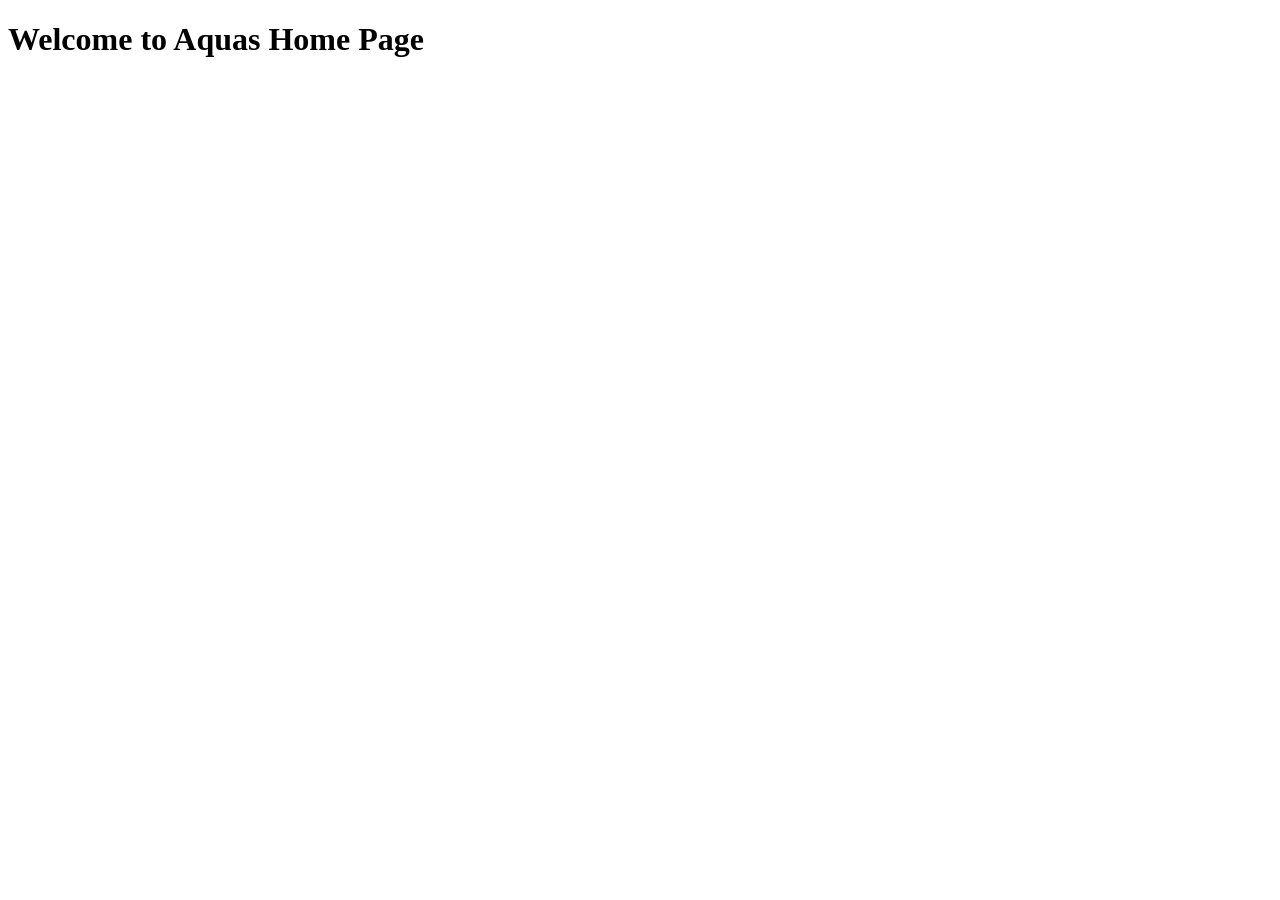
==== index.html @ 65f8a545 "added files" ====
<!DOCTYPE html>
<html lang="en">
<head>
    <meta charset="UTF-8">
    <meta name="viewport" content="width=device-width, initial-scale=1.0">
    <title>Aquas Home Page</title>
</head>
<body>
    <h1>Welcome to Aquas Home Page</h1>
    
</body>
</html>
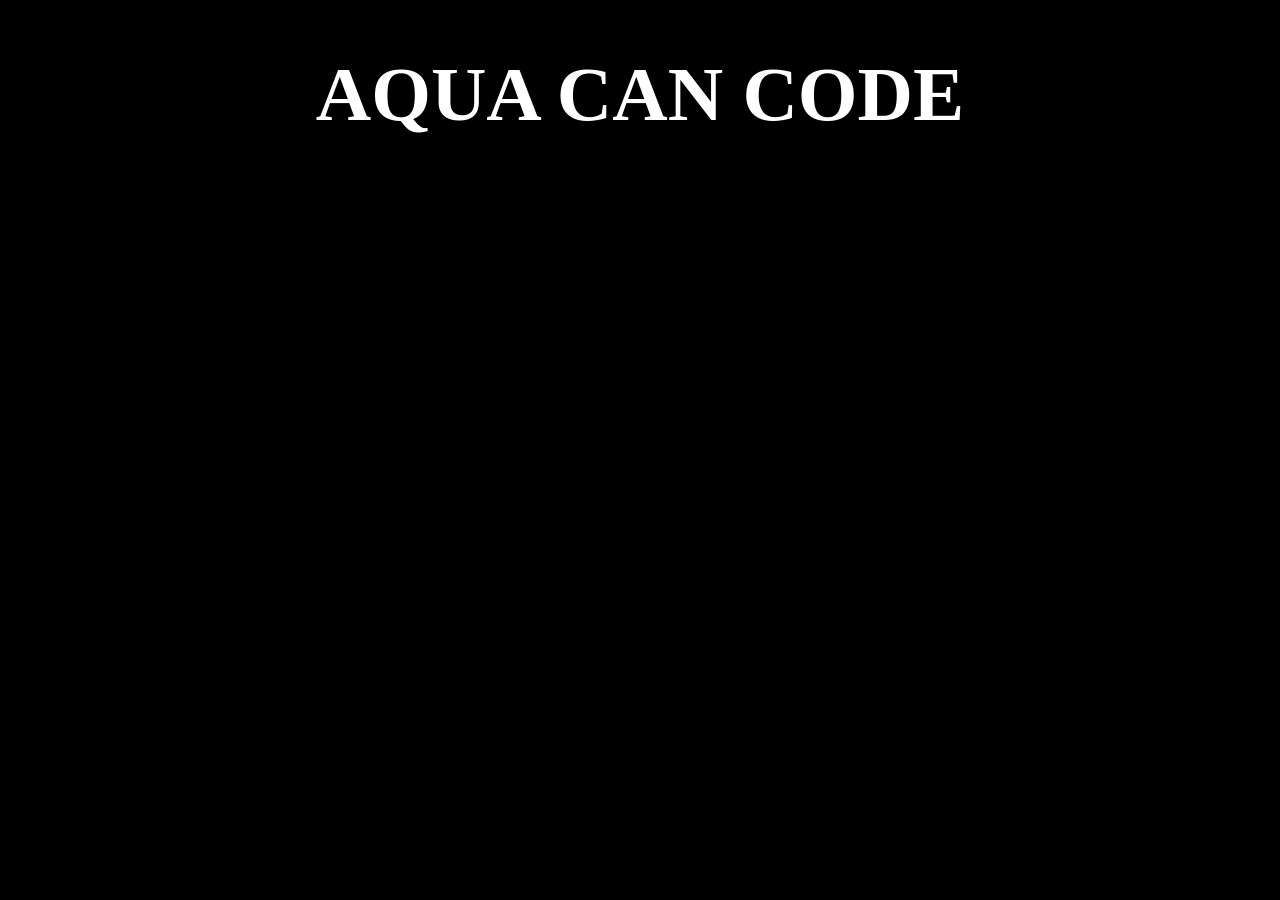
==== commit da8e9def: "added basic css" ====
--- a/index.html
+++ b/index.html
@@ -3,10 +3,11 @@
 <head>
     <meta charset="UTF-8">
     <meta name="viewport" content="width=device-width, initial-scale=1.0">
+    <link rel = "stylesheet" href = "style.css">
     <title>Aquas Home Page</title>
 </head>
 <body>
-    <h1>Welcome to Aquas Home Page</h1>
+    <h1>AQUA CAN CODE</h1>
     
 </body>
 </html>
--- a/style.css
+++ b/style.css
@@ -0,0 +1,9 @@
+body {
+    background-color: black;
+}
+
+h1  {
+    text-align: center;
+    color: white;
+    font-size: 6vw;
+}
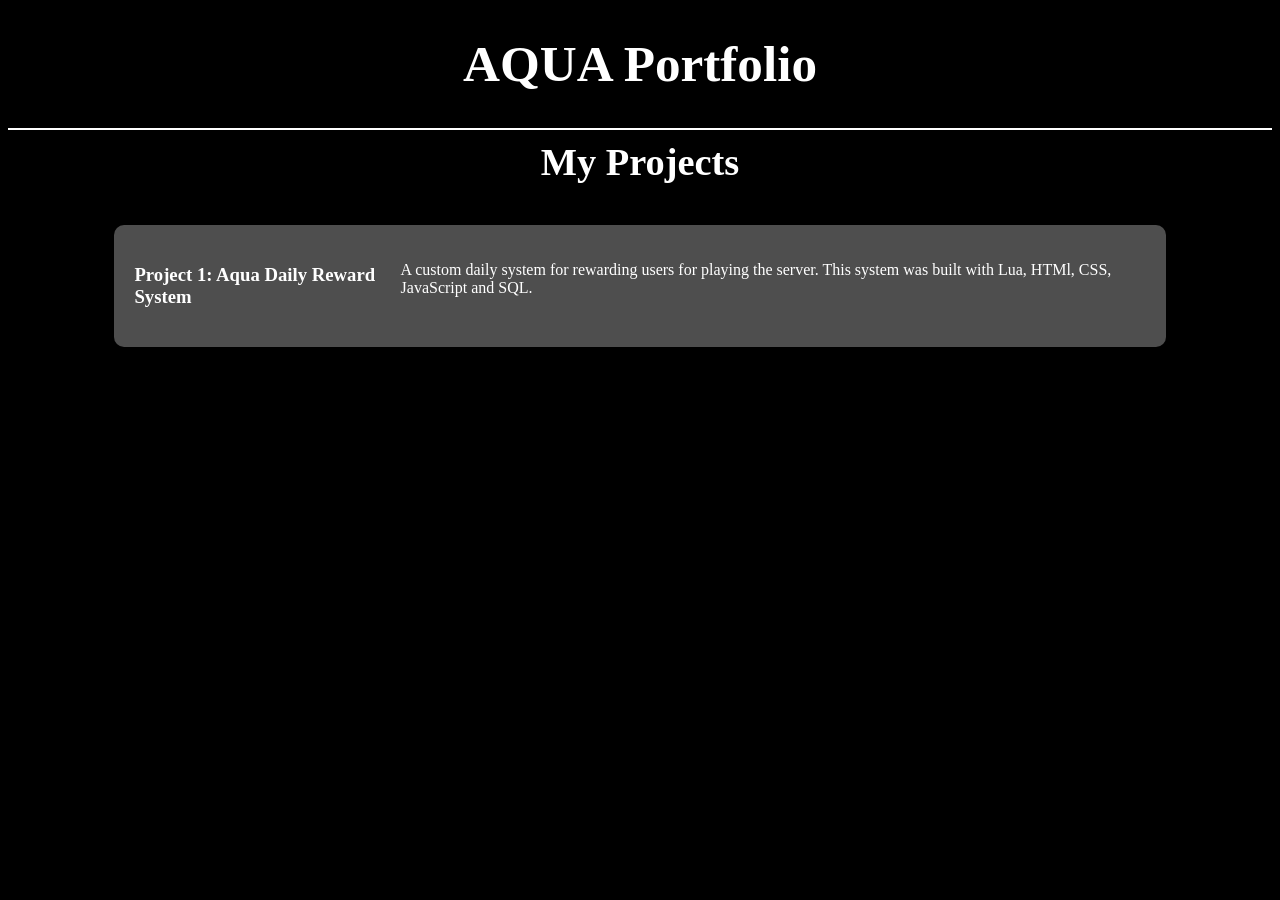
==== commit 9545a65c: "a" ====
--- a/index.html
+++ b/index.html
@@ -7,7 +7,13 @@
     <title>Aquas Home Page</title>
 </head>
 <body>
-    <h1>AQUA CAN CODE</h1>
-    
+    <h1>AQUA Portfolio</h1>
+    <h2>My Projects</h2>
+
+
+    <div class="container">
+        <div><h3>Project 1: Aqua Daily Reward System</h3></div>
+        <div></div><p> A custom daily system for rewarding users for playing the server. This system was built with Lua, HTMl, CSS, JavaScript and SQL. </p></div>
+    </div>
 </body>
 </html>
--- a/style.css
+++ b/style.css
@@ -5,5 +5,24 @@
 h1  {
     text-align: center;
     color: white;
-    font-size: 6vw;
+    font-size: 4vw;
+}
+
+h2 {
+    text-align: center;
+    color: white;
+    font-size: 3vw;
+    border-top: 2px solid white;
+    padding: 10px;
+}
+
+.container {
+    background-color: #4e4e4e;
+    color: white;
+    margin: 20px auto;
+    padding: 20px;
+    border-radius: 10px;
+    width: 80%;
+    Display: flex;
+    flex-direction: left;
 }
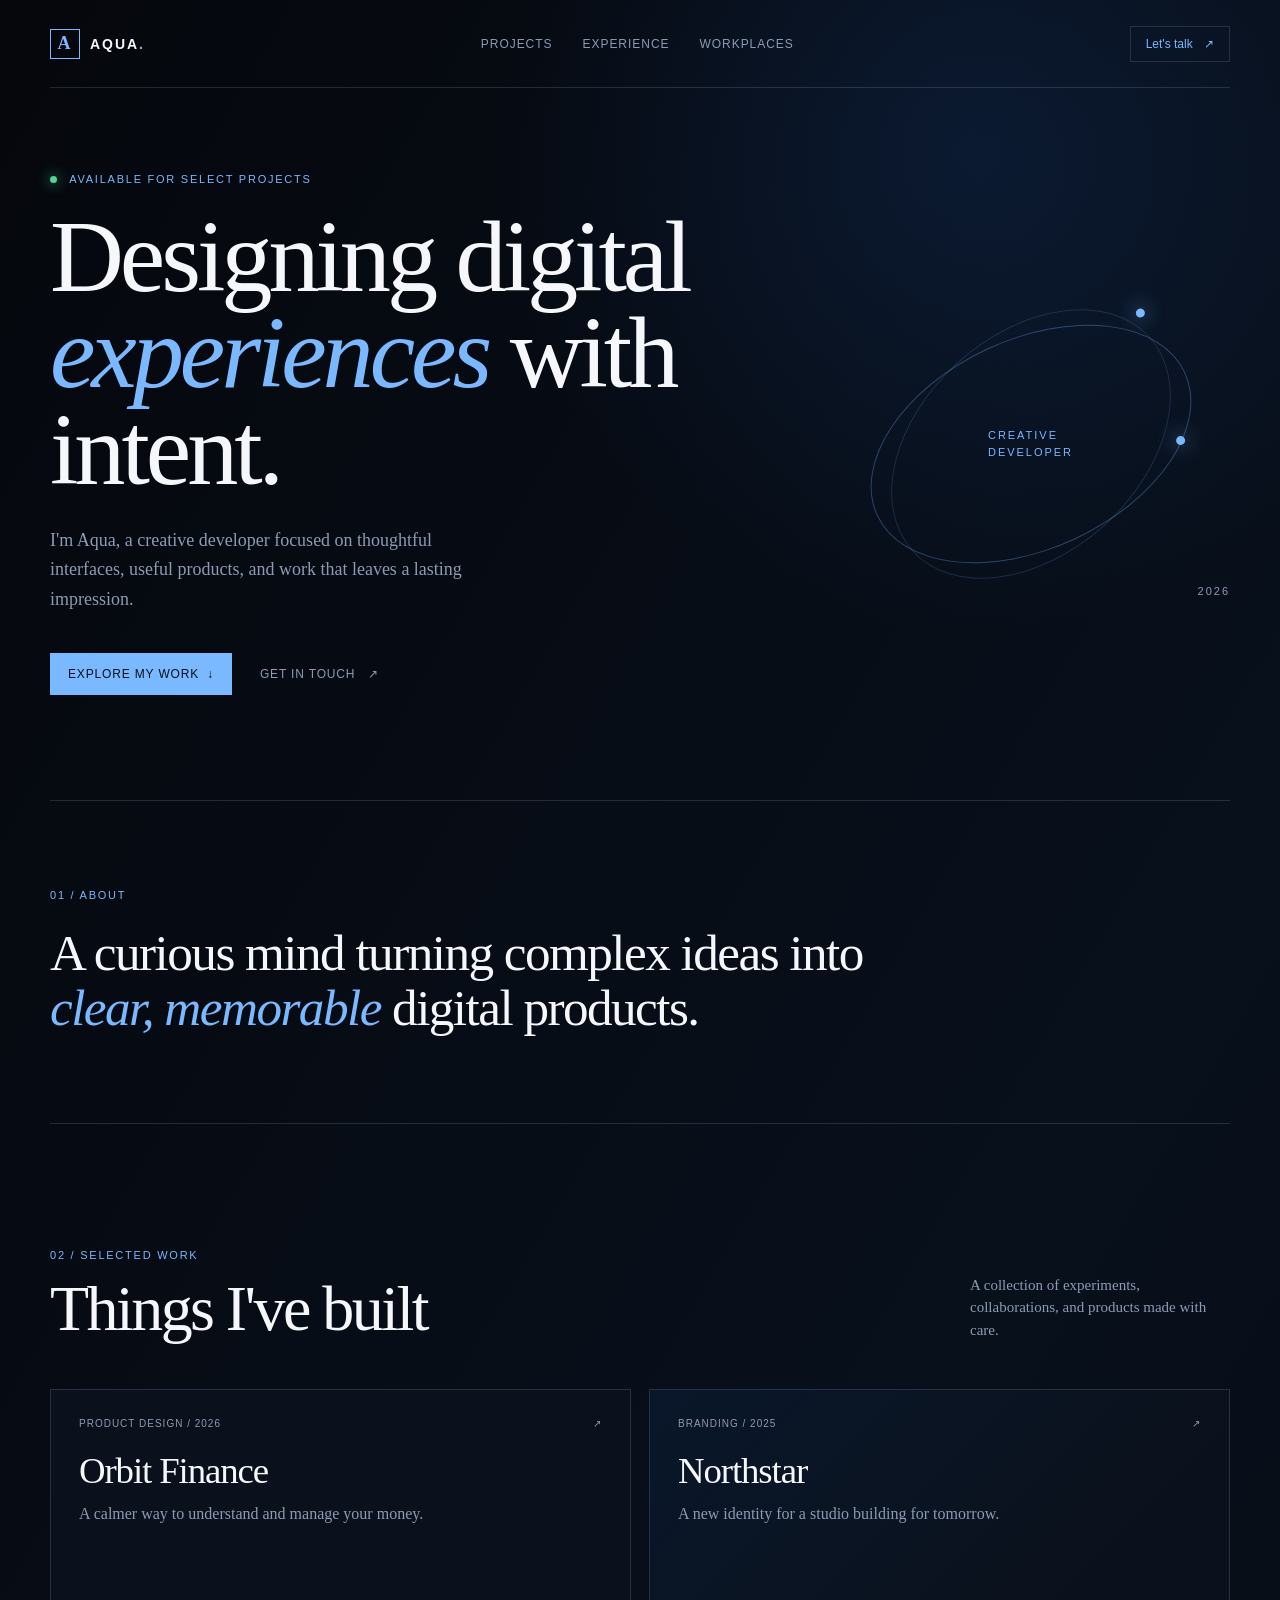
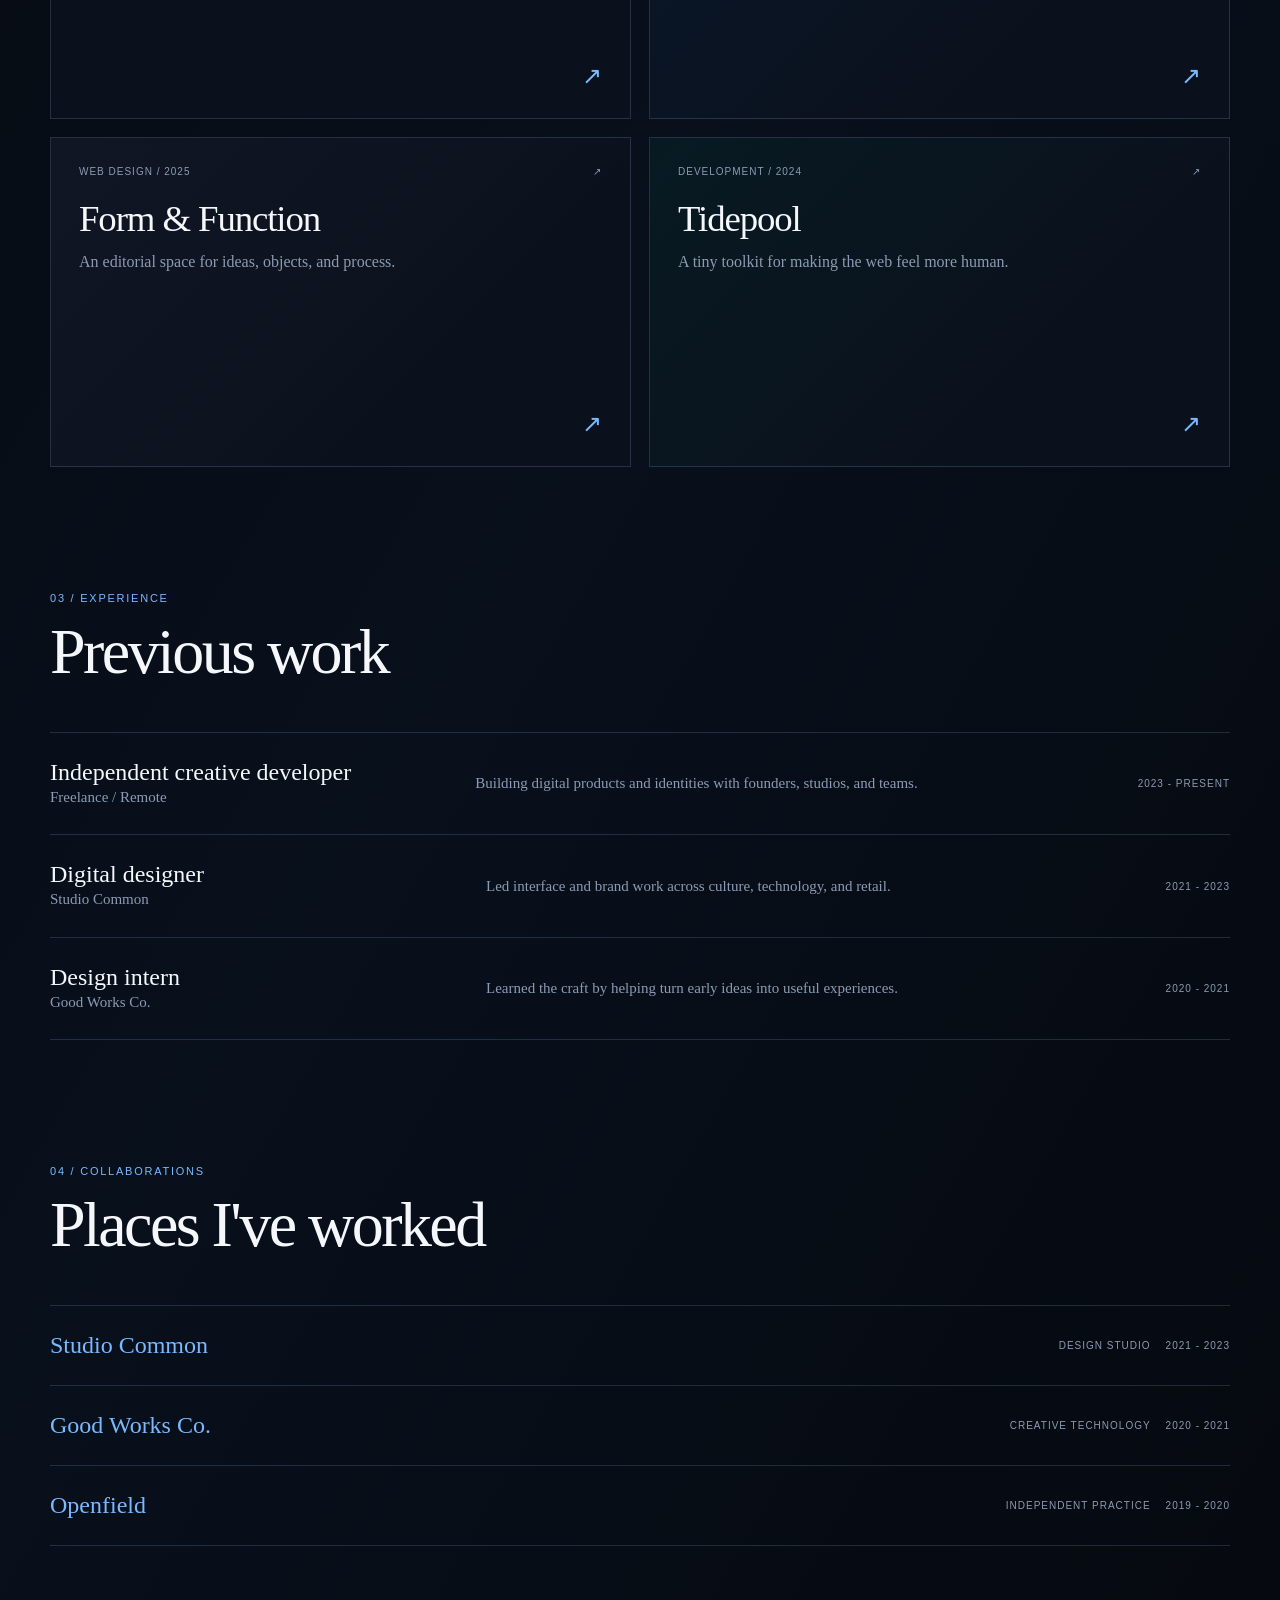
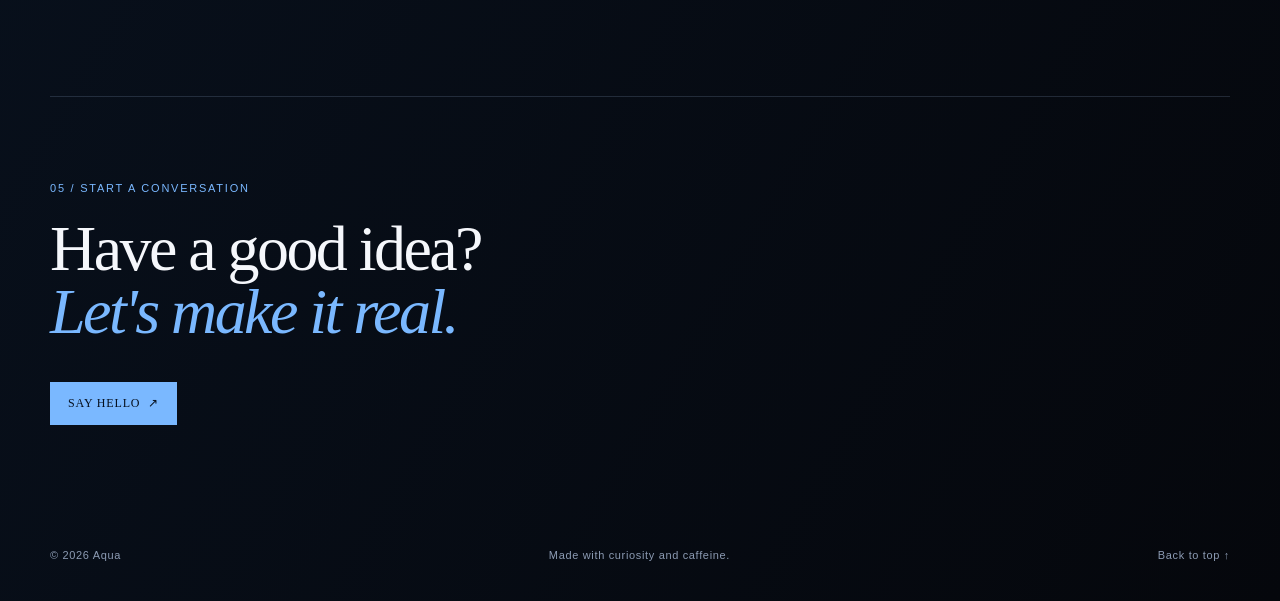
==== commit ef1d341d: "basic setup" ====
--- a/index.html
+++ b/index.html
@@ -3,17 +3,92 @@
 <head>
     <meta charset="UTF-8">
     <meta name="viewport" content="width=device-width, initial-scale=1.0">
-    <link rel = "stylesheet" href = "style.css">
-    <title>Aquas Home Page</title>
+    <meta name="description" content="Aqua's portfolio of projects, experience, and creative work.">
+    <link rel="stylesheet" href="style.css">
+    <title>Aqua | Portfolio</title>
 </head>
 <body>
-    <h1>AQUA Portfolio</h1>
-    <h2>My Projects</h2>
+    <header class="site-header">
+        <a class="brand" href="#top" aria-label="Aqua home">
+            <span class="brand-mark">A</span>
+            <span>AQUA<span class="brand-dot">.</span></span>
+        </a>
+        <nav class="site-nav" aria-label="Main navigation">
+            <a href="#projects">Projects</a>
+            <a href="#experience">Experience</a>
+            <a href="#workplaces">Workplaces</a>
+        </nav>
+        <a class="nav-contact" href="mailto:hello@example.com">Let's talk <span aria-hidden="true">↗</span></a>
+    </header>
 
+    <main id="top">
+        <section class="hero section-shell">
+            <div class="hero-copy">
+                <p class="eyebrow"><span class="status-dot"></span> Available for select projects</p>
+                <h1>Designing digital<br><em>experiences</em> with intent.</h1>
+                <p class="hero-text">I'm Aqua, a creative developer focused on thoughtful interfaces, useful products, and work that leaves a lasting impression.</p>
+                <div class="hero-actions">
+                    <a class="button button-primary" href="#projects">Explore my work <span aria-hidden="true">↓</span></a>
+                    <a class="text-link" href="mailto:hello@example.com">Get in touch <span aria-hidden="true">↗</span></a>
+                </div>
+            </div>
+            <div class="hero-signal" aria-label="Creative developer profile">
+                <div class="signal-ring signal-ring-large"></div>
+                <div class="signal-ring signal-ring-small"></div>
+                <span class="signal-label">CREATIVE<br>DEVELOPER</span>
+                <span class="signal-year">2026</span>
+            </div>
+        </section>
 
-    <div class="container">
-        <div><h3>Project 1: Aqua Daily Reward System</h3></div>
-        <div></div><p> A custom daily system for rewarding users for playing the server. This system was built with Lua, HTMl, CSS, JavaScript and SQL. </p></div>
-    </div>
+        <section class="section-shell intro-strip" aria-label="Introduction">
+            <p class="section-kicker">01 / About</p>
+            <p class="intro-statement">A curious mind turning complex ideas into <span>clear, memorable</span> digital products.</p>
+        </section>
+
+        <section class="section-shell content-section" id="projects">
+            <div class="section-heading">
+                <div>
+                    <p class="section-kicker">02 / Selected work</p>
+                    <h2>Things I've built</h2>
+                </div>
+                <p class="section-note">A collection of experiments, collaborations, and products made with care.</p>
+            </div>
+            <div class="card-grid" id="projects-grid"></div>
+        </section>
+
+        <section class="section-shell content-section" id="experience">
+            <div class="section-heading">
+                <div>
+                    <p class="section-kicker">03 / Experience</p>
+                    <h2>Previous work</h2>
+                </div>
+            </div>
+            <div class="experience-list" id="experience-list"></div>
+        </section>
+
+        <section class="section-shell content-section workplaces-section" id="workplaces">
+            <div class="section-heading">
+                <div>
+                    <p class="section-kicker">04 / Collaborations</p>
+                    <h2>Places I've worked</h2>
+                </div>
+            </div>
+            <div class="workplace-list" id="workplace-list"></div>
+        </section>
+
+        <section class="section-shell contact-section">
+            <p class="section-kicker">05 / Start a conversation</p>
+            <h2>Have a good idea?<br><em>Let's make it real.</em></h2>
+            <a class="button button-primary" href="mailto:hello@example.com">Say hello <span aria-hidden="true">↗</span></a>
+        </section>
+    </main>
+
+    <footer class="site-footer section-shell">
+        <span>© 2026 Aqua</span>
+        <span>Made with curiosity and caffeine.</span>
+        <div class="footer-links"><a href="#top">Back to top ↑</a></div>
+    </footer>
+
+    <script src="script.js"></script>
 </body>
 </html>
--- a/style.css
+++ b/style.css
@@ -1,28 +1,120 @@
-body {
-    background-color: black;
+:root {
+    --ink: #f5f7fb;
+    --muted: #8c9bb3;
+    --line: rgba(145, 170, 204, 0.2);
+    --night: #05070c;
+    --panel: #0b111c;
+    --blue: #7ab8ff;
+    --electric: #286eff;
+    --max-width: 1180px;
 }
 
-h1  {
-    text-align: center;
-    color: white;
-    font-size: 4vw;
+* { box-sizing: border-box; }
+
+html { scroll-behavior: smooth; }
+
+body {
+    margin: 0;
+    background: var(--night);
+    color: var(--ink);
+    font-family: Georgia, 'Times New Roman', serif;
+    background-image: radial-gradient(circle at 76% 4%, rgba(27, 74, 148, 0.22), transparent 30rem), linear-gradient(120deg, #05070c 0%, #08101c 50%, #05070c 100%);
 }
 
-h2 {
-    text-align: center;
-    color: white;
-    font-size: 3vw;
-    border-top: 2px solid white;
-    padding: 10px;
+a { color: inherit; text-decoration: none; }
+
+.section-shell { width: min(calc(100% - 48px), var(--max-width)); margin: 0 auto; }
+
+.site-header {
+    width: min(calc(100% - 48px), var(--max-width));
+    margin: 0 auto;
+    min-height: 88px;
+    display: flex;
+    align-items: center;
+    justify-content: space-between;
+    border-bottom: 1px solid var(--line);
+    font-family: 'Trebuchet MS', sans-serif;
 }
 
-.container {
-    background-color: #4e4e4e;
-    color: white;
-    margin: 20px auto;
-    padding: 20px;
-    border-radius: 10px;
-    width: 80%;
-    Display: flex;
-    flex-direction: left;
+.brand { display: flex; align-items: center; gap: 10px; font-size: 14px; font-weight: bold; letter-spacing: 0.14em; }
+.brand-mark { display: grid; place-items: center; width: 30px; height: 30px; border: 1px solid var(--blue); color: var(--blue); font-family: Georgia, serif; font-size: 18px; }
+.brand-dot { color: var(--blue); }
+.site-nav { display: flex; gap: 30px; color: var(--muted); font-size: 12px; letter-spacing: 0.08em; text-transform: uppercase; }
+.site-nav a, .footer-links a { transition: color 180ms ease; }
+.site-nav a:hover, .footer-links a:hover, .text-link:hover { color: var(--blue); }
+.nav-contact { padding: 10px 15px; border: 1px solid var(--line); font-size: 12px; color: var(--blue); }
+.nav-contact span, .button span, .text-link span { margin-left: 8px; }
+
+.hero { min-height: 660px; display: grid; grid-template-columns: 1.3fr 0.7fr; align-items: center; gap: 40px; position: relative; }
+.hero-copy { padding: 85px 0 105px; }
+.eyebrow, .section-kicker { margin: 0 0 24px; color: var(--blue); font: 11px 'Trebuchet MS', sans-serif; letter-spacing: 0.16em; text-transform: uppercase; }
+.status-dot { display: inline-block; width: 7px; height: 7px; margin-right: 8px; border-radius: 50%; background: #50d49a; box-shadow: 0 0 14px #50d49a; }
+h1, h2, p { margin-top: 0; }
+h1 { max-width: 760px; margin-bottom: 28px; font-size: clamp(3.4rem, 8vw, 7.5rem); font-weight: normal; line-height: 0.94; letter-spacing: -0.04em; }
+h1 em, h2 em { color: var(--blue); font-style: italic; }
+.hero-text { max-width: 430px; color: var(--muted); font-size: 18px; line-height: 1.65; }
+.hero-actions { display: flex; align-items: center; gap: 28px; margin-top: 38px; font-family: 'Trebuchet MS', sans-serif; }
+.button { display: inline-flex; align-items: center; padding: 14px 18px; font-size: 12px; letter-spacing: 0.07em; text-transform: uppercase; transition: transform 180ms ease, background 180ms ease; }
+.button:hover { transform: translateY(-3px); }
+.button-primary { background: var(--blue); color: #06101e; }
+.button-primary:hover { background: #a7d2ff; }
+.text-link { color: var(--muted); font-size: 12px; text-transform: uppercase; letter-spacing: 0.07em; }
+.hero-signal { position: relative; min-height: 390px; display: grid; place-items: center; color: var(--blue); font: 11px 'Trebuchet MS', sans-serif; letter-spacing: 0.18em; }
+.signal-ring { position: absolute; border: 1px solid rgba(122, 184, 255, 0.32); border-radius: 50%; transform: rotate(-25deg); }
+.signal-ring::after { content: ''; position: absolute; width: 9px; height: 9px; top: 13%; right: 3%; border-radius: 50%; background: var(--blue); box-shadow: 0 0 20px var(--blue); }
+.signal-ring-large { width: 340px; height: 210px; }
+.signal-ring-small { width: 220px; height: 320px; transform: rotate(48deg); border-color: rgba(122, 184, 255, 0.17); }
+.signal-label { position: relative; line-height: 1.5; }
+.signal-year { position: absolute; right: 0; bottom: 42px; color: var(--muted); }
+
+.intro-strip { padding: 88px 0; border-top: 1px solid var(--line); border-bottom: 1px solid var(--line); }
+.intro-statement { max-width: 880px; margin: 0; font-size: clamp(2rem, 4vw, 4rem); line-height: 1.08; letter-spacing: -0.03em; }
+.intro-statement span { color: var(--blue); font-style: italic; }
+.content-section { padding: 125px 0 0; }
+.section-heading { display: flex; justify-content: space-between; align-items: end; gap: 30px; margin-bottom: 48px; }
+.section-heading .section-kicker { margin-bottom: 17px; }
+h2 { margin-bottom: 0; font-size: clamp(2.4rem, 5vw, 4.6rem); font-weight: normal; line-height: 0.98; letter-spacing: -0.04em; }
+.section-note { max-width: 260px; margin: 0; color: var(--muted); font-size: 15px; line-height: 1.5; }
+.card-grid { display: grid; grid-template-columns: repeat(2, 1fr); gap: 18px; }
+.project-card { min-height: 330px; padding: 28px; display: flex; flex-direction: column; justify-content: space-between; background: var(--panel); border: 1px solid var(--line); transition: border-color 180ms ease, transform 180ms ease; }
+.project-card:hover { border-color: rgba(122, 184, 255, 0.7); transform: translateY(-5px); }
+.project-card:nth-child(2) { background: linear-gradient(135deg, #09172a, #0b111c 70%); }
+.project-card:nth-child(3) { background: linear-gradient(135deg, #111625, #0b111c 70%); }
+.project-card:nth-child(4) { background: linear-gradient(135deg, #071a22, #0b111c 70%); }
+.project-meta, .experience-meta, .workplace-meta { display: flex; justify-content: space-between; gap: 15px; color: var(--muted); font: 10px 'Trebuchet MS', sans-serif; letter-spacing: 0.1em; text-transform: uppercase; }
+.project-card h3 { max-width: 360px; margin: 20px 0 10px; font-size: 2.3rem; font-weight: normal; letter-spacing: -0.03em; }
+.project-card p { max-width: 360px; margin-bottom: 0; color: var(--muted); line-height: 1.5; }
+.card-arrow { align-self: end; color: var(--blue); font: 24px 'Trebuchet MS', sans-serif; }
+.experience-list, .workplace-list { border-top: 1px solid var(--line); }
+.experience-row, .workplace-row { display: grid; grid-template-columns: 1fr 1.6fr auto; gap: 30px; align-items: center; padding: 26px 0; border-bottom: 1px solid var(--line); }
+.experience-row h3, .workplace-row h3 { margin: 0; font-size: 24px; font-weight: normal; }
+.experience-row p { margin: 0; color: var(--muted); font-size: 15px; line-height: 1.5; }
+.experience-meta, .workplace-meta { justify-content: flex-end; white-space: nowrap; }
+.workplace-row { grid-template-columns: 1fr auto; }
+.workplace-row h3 { color: var(--blue); }
+.workplace-row .workplace-meta { color: var(--muted); }
+.contact-section { margin-top: 150px; padding: 85px 0 100px; border-top: 1px solid var(--line); }
+.contact-section h2 { margin-bottom: 38px; }
+.site-footer { display: flex; justify-content: space-between; gap: 20px; padding: 24px 0 40px; color: var(--muted); font: 11px 'Trebuchet MS', sans-serif; letter-spacing: 0.06em; }
+
+@media (max-width: 700px) {
+    .section-shell, .site-header { width: min(calc(100% - 32px), var(--max-width)); }
+    .site-header { min-height: 74px; }
+    .site-nav { display: none; }
+    .nav-contact { padding: 8px 10px; }
+    .hero { min-height: auto; display: block; }
+    .hero-copy { padding: 82px 0 35px; }
+    .hero-signal { min-height: 240px; margin-bottom: 50px; }
+    .signal-ring-large { width: 250px; height: 155px; }
+    .signal-ring-small { width: 170px; height: 235px; }
+    .intro-strip { padding: 65px 0; }
+    .content-section { padding-top: 88px; }
+    .section-heading { display: block; margin-bottom: 30px; }
+    .section-note { margin-top: 20px; }
+    .card-grid { grid-template-columns: 1fr; }
+    .project-card { min-height: 290px; }
+    .experience-row, .workplace-row { grid-template-columns: 1fr; gap: 12px; }
+    .experience-meta, .workplace-meta { justify-content: flex-start; }
+    .contact-section { margin-top: 95px; padding: 65px 0 75px; }
+    .site-footer { flex-wrap: wrap; }
 }
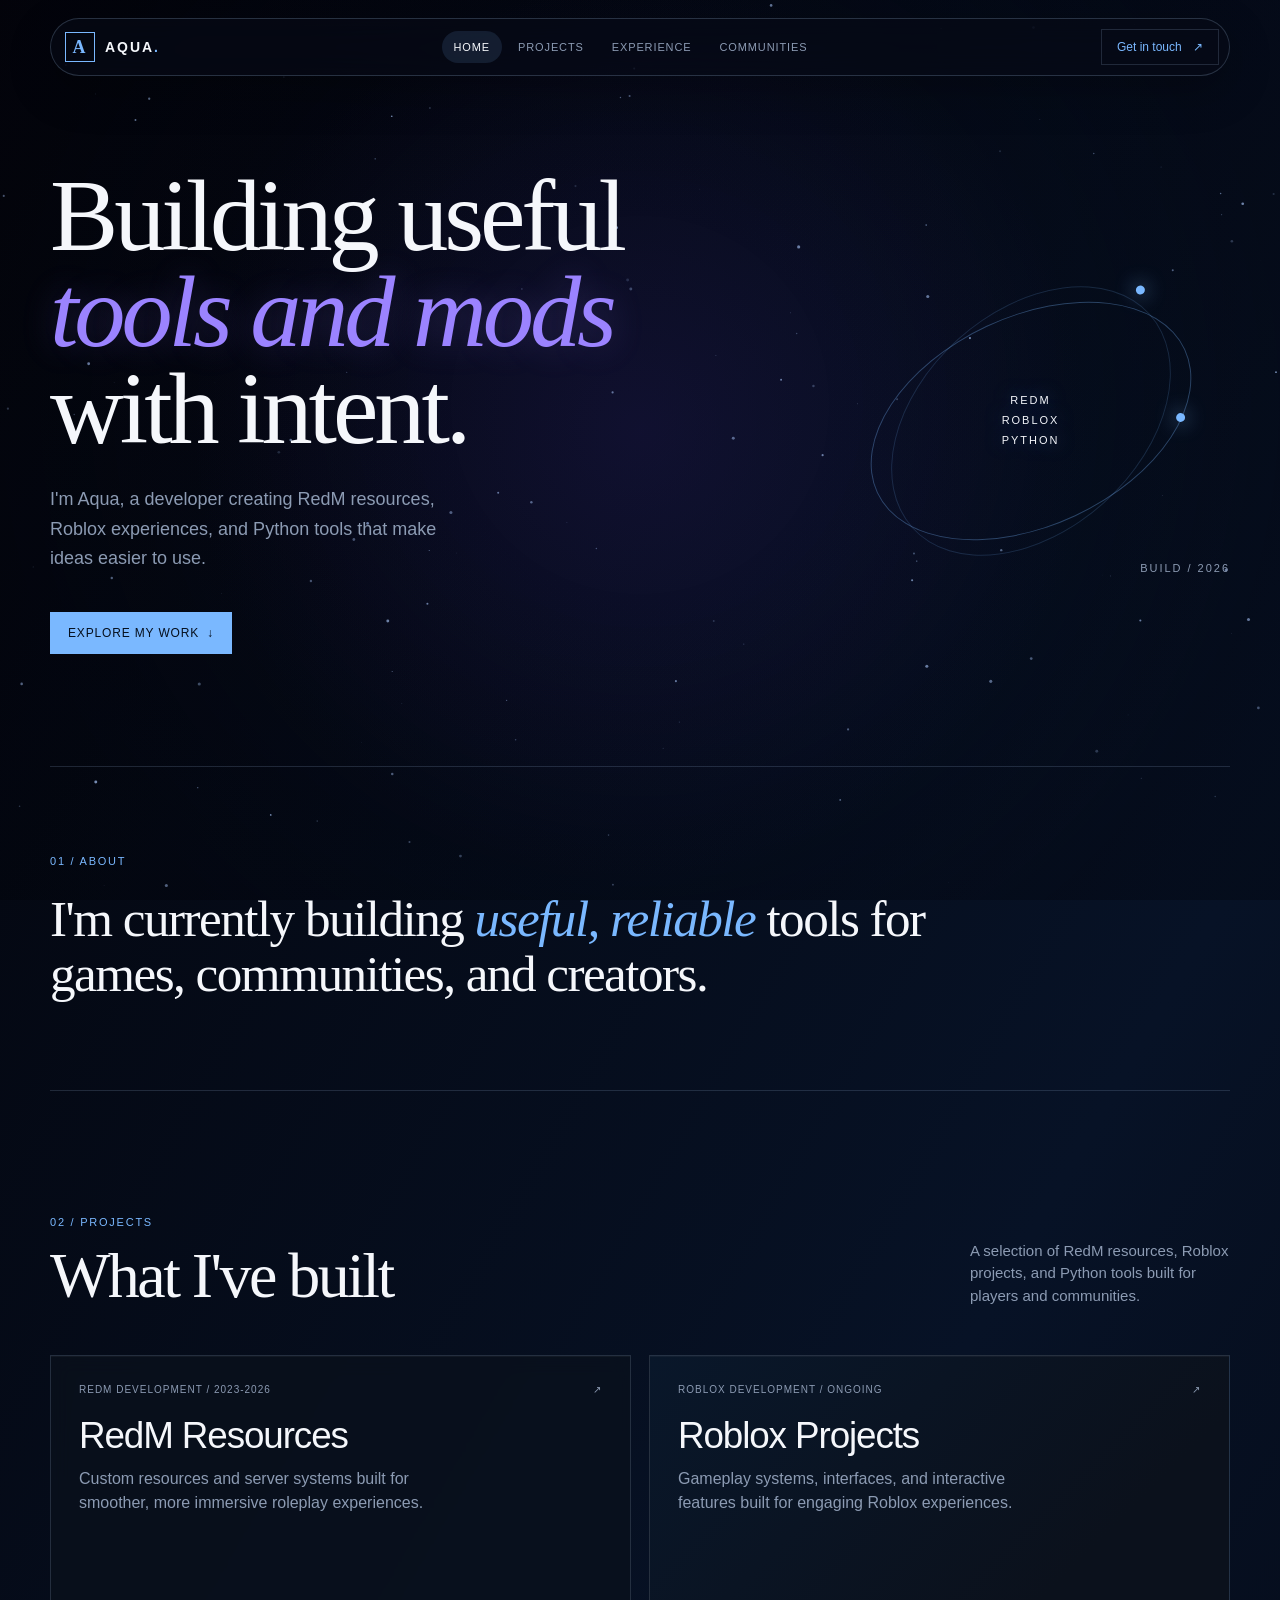
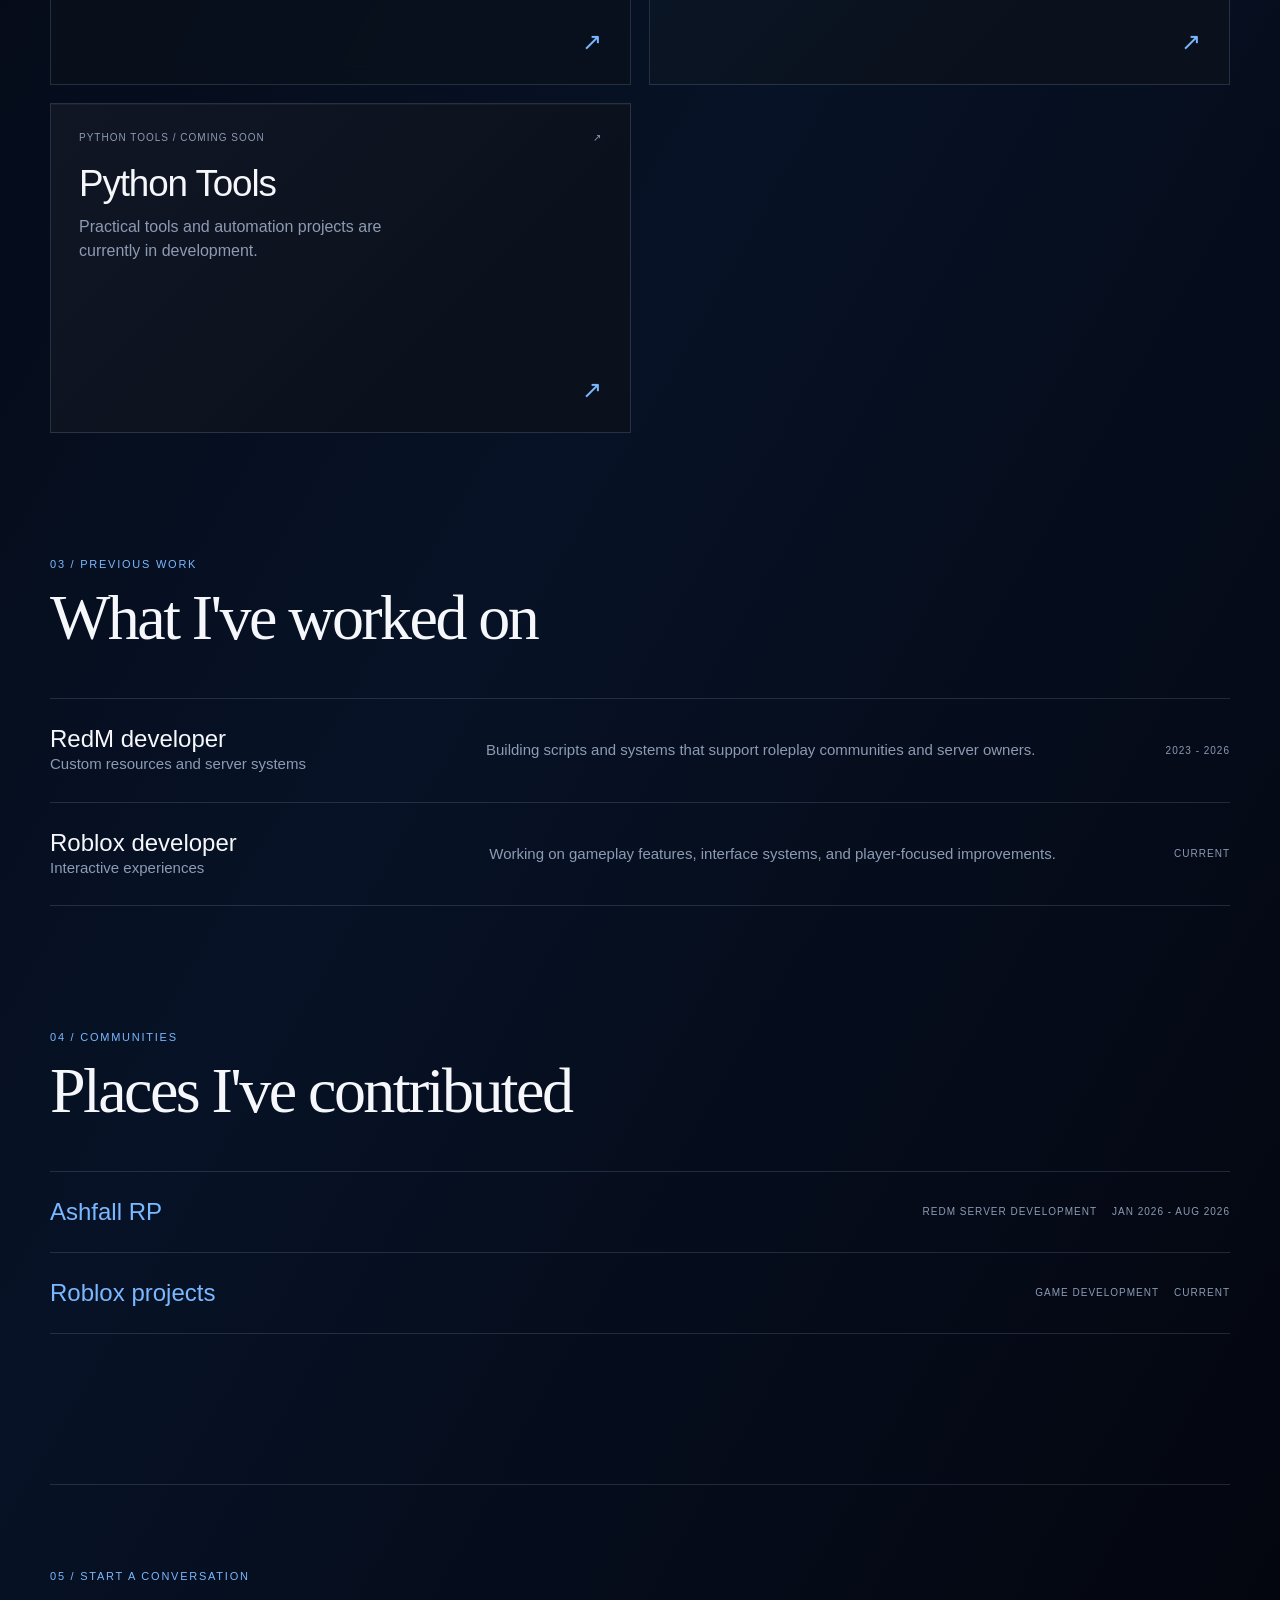
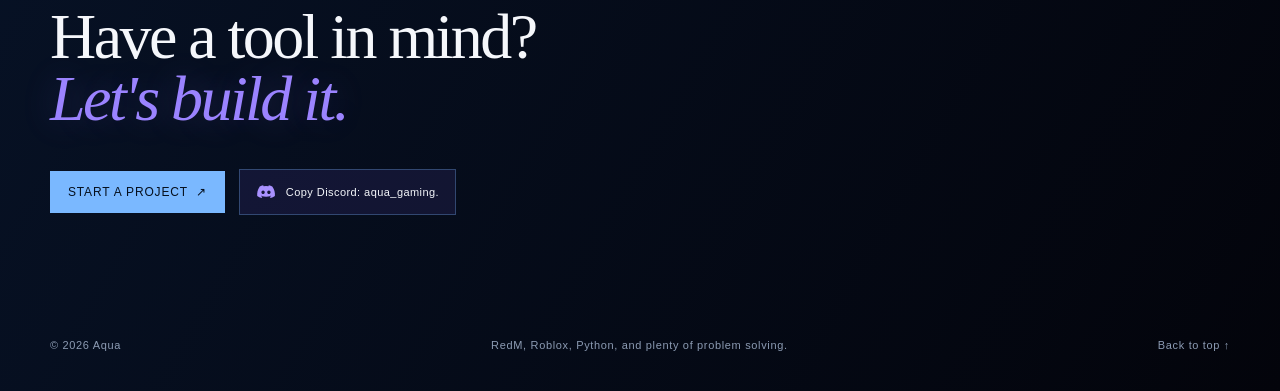
==== commit 6424654f: "added onto it" ====
--- a/index.html
+++ b/index.html
@@ -3,55 +3,57 @@
 <head>
     <meta charset="UTF-8">
     <meta name="viewport" content="width=device-width, initial-scale=1.0">
-    <meta name="description" content="Aqua's portfolio of projects, experience, and creative work.">
+    <meta name="description" content="Aqua's portfolio of RedM resources, Roblox projects, and Python tools.">
     <link rel="stylesheet" href="style.css">
     <title>Aqua | Portfolio</title>
 </head>
 <body>
+    <div class="space-background" aria-hidden="true"><canvas id="space-canvas"></canvas></div>
     <header class="site-header">
         <a class="brand" href="#top" aria-label="Aqua home">
             <span class="brand-mark">A</span>
             <span>AQUA<span class="brand-dot">.</span></span>
         </a>
         <nav class="site-nav" aria-label="Main navigation">
-            <a href="#projects">Projects</a>
-            <a href="#experience">Experience</a>
-            <a href="#workplaces">Workplaces</a>
+            <a class="nav-link active" href="#top">Home</a>
+            <a class="nav-link" href="#projects">Projects</a>
+            <a class="nav-link" href="#experience">Experience</a>
+            <a class="nav-link" href="#workplaces">Communities</a>
         </nav>
-        <a class="nav-contact" href="mailto:hello@example.com">Let's talk <span aria-hidden="true">↗</span></a>
+        <a class="nav-contact" href="mailto:hello@example.com">Get in touch <span aria-hidden="true">↗</span></a>
     </header>
 
     <main id="top">
         <section class="hero section-shell">
             <div class="hero-copy">
-                <p class="eyebrow"><span class="status-dot"></span> Available for select projects</p>
-                <h1>Designing digital<br><em>experiences</em> with intent.</h1>
-                <p class="hero-text">I'm Aqua, a creative developer focused on thoughtful interfaces, useful products, and work that leaves a lasting impression.</p>
+                <!-- <p class="eyebrow"><span class="status-dot"></span> Available for select projects</p> -->
+                <h1>Building useful<br><em>tools and mods</em> with intent.</h1>
+                <p class="hero-text">I'm Aqua, a developer creating RedM resources, Roblox experiences, and Python tools that make ideas easier to use.</p>
                 <div class="hero-actions">
                     <a class="button button-primary" href="#projects">Explore my work <span aria-hidden="true">↓</span></a>
-                    <a class="text-link" href="mailto:hello@example.com">Get in touch <span aria-hidden="true">↗</span></a>
+                    <!-- <a class="text-link" href="mailto:hello@example.com">Get in touch <span aria-hidden="true">↗</span></a> -->
                 </div>
             </div>
-            <div class="hero-signal" aria-label="Creative developer profile">
+            <div class="hero-signal" aria-label="Aqua developer profile">
                 <div class="signal-ring signal-ring-large"></div>
                 <div class="signal-ring signal-ring-small"></div>
-                <span class="signal-label">CREATIVE<br>DEVELOPER</span>
-                <span class="signal-year">2026</span>
+                <span class="signal-label">REDM<br>ROBLOX<br>PYTHON</span>
+                <span class="signal-year">BUILD / 2026</span>
             </div>
         </section>
 
         <section class="section-shell intro-strip" aria-label="Introduction">
             <p class="section-kicker">01 / About</p>
-            <p class="intro-statement">A curious mind turning complex ideas into <span>clear, memorable</span> digital products.</p>
+            <p class="intro-statement">I'm currently building <span>useful, reliable</span> tools for games, communities, and creators.</p>
         </section>
 
         <section class="section-shell content-section" id="projects">
             <div class="section-heading">
                 <div>
-                    <p class="section-kicker">02 / Selected work</p>
-                    <h2>Things I've built</h2>
+                    <p class="section-kicker">02 / Projects</p>
+                    <h2>What I've built</h2>
                 </div>
-                <p class="section-note">A collection of experiments, collaborations, and products made with care.</p>
+                <p class="section-note">A selection of RedM resources, Roblox projects, and Python tools built for players and communities.</p>
             </div>
             <div class="card-grid" id="projects-grid"></div>
         </section>
@@ -59,8 +61,8 @@
         <section class="section-shell content-section" id="experience">
             <div class="section-heading">
                 <div>
-                    <p class="section-kicker">03 / Experience</p>
-                    <h2>Previous work</h2>
+                    <p class="section-kicker">03 / Previous work</p>
+                    <h2>What I've worked on</h2>
                 </div>
             </div>
             <div class="experience-list" id="experience-list"></div>
@@ -69,23 +71,29 @@
         <section class="section-shell content-section workplaces-section" id="workplaces">
             <div class="section-heading">
                 <div>
-                    <p class="section-kicker">04 / Collaborations</p>
-                    <h2>Places I've worked</h2>
+                    <p class="section-kicker">04 / Communities</p>
+                    <h2>Places I've contributed</h2>
                 </div>
             </div>
             <div class="workplace-list" id="workplace-list"></div>
         </section>
 
-        <section class="section-shell contact-section">
+        <section class="section-shell contact-section" id="contact">
             <p class="section-kicker">05 / Start a conversation</p>
-            <h2>Have a good idea?<br><em>Let's make it real.</em></h2>
-            <a class="button button-primary" href="mailto:hello@example.com">Say hello <span aria-hidden="true">↗</span></a>
+            <h2>Have a tool in mind?<br><em>Let's build it.</em></h2>
+            <div class="contact-actions">
+                <a class="button button-primary" href="mailto:hello@example.com">Start a project <span aria-hidden="true">↗</span></a>
+                <button class="discord-button" id="copy-discord" type="button" title="Copy Discord username" aria-label="Copy Discord username">
+                    <svg class="discord-icon" viewBox="0 0 24 24" aria-hidden="true"><path d="M19.54 5.32A16.8 16.8 0 0 0 15.4 4l-.5 1.02a15.4 15.4 0 0 0-5.8 0L8.6 4a16.8 16.8 0 0 0-4.14 1.32C1.84 9.2 1.13 13 1.48 16.75a16.7 16.7 0 0 0 5.1 2.58l1.24-1.68c-.68-.25-1.33-.56-1.93-.93l.47-.36c3.72 1.74 7.76 1.74 11.44 0l.48.36c-.6.37-1.25.68-1.94.93l1.24 1.68a16.7 16.7 0 0 0 5.1-2.58c.41-4.35-.7-8.1-3.14-11.43ZM8.5 14.52c-1.1 0-2-.98-2-2.19s.88-2.2 2-2.2 2 .98 2 2.2-.9 2.19-2 2.19Zm7 0c-1.1 0-2-.98-2-2.19s.88-2.2 2-2.2 2 .98 2 2.2-.9 2.19-2 2.19Z"/></svg>
+                    <span id="discord-label">Copy Discord: aqua_gaming.</span>
+                </button>
+            </div>
         </section>
     </main>
 
     <footer class="site-footer section-shell">
         <span>© 2026 Aqua</span>
-        <span>Made with curiosity and caffeine.</span>
+        <span>RedM, Roblox, Python, and plenty of problem solving.</span>
         <div class="footer-links"><a href="#top">Back to top ↑</a></div>
     </footer>
 
--- a/style.css
+++ b/style.css
@@ -2,9 +2,10 @@
     --ink: #f5f7fb;
     --muted: #8c9bb3;
     --line: rgba(145, 170, 204, 0.2);
-    --night: #05070c;
+    --night: #03040b;
     --panel: #0b111c;
     --blue: #7ab8ff;
+    --violet: #9b83ff;
     --electric: #286eff;
     --max-width: 1180px;
 }
@@ -17,41 +18,53 @@
     margin: 0;
     background: var(--night);
     color: var(--ink);
-    font-family: Georgia, 'Times New Roman', serif;
-    background-image: radial-gradient(circle at 76% 4%, rgba(27, 74, 148, 0.22), transparent 30rem), linear-gradient(120deg, #05070c 0%, #08101c 50%, #05070c 100%);
+    font-family: 'Trebuchet MS', Arial, sans-serif;
+    background-image: radial-gradient(circle at 50% 12%, rgba(52, 33, 120, 0.24), transparent 28rem), linear-gradient(120deg, #03040b 0%, #071226 52%, #03040b 100%);
 }
 
 a { color: inherit; text-decoration: none; }
+
+.space-background { position: fixed; inset: 0; z-index: -1; pointer-events: none; background: radial-gradient(circle at 50% 45%, transparent 0 23%, rgba(2, 3, 10, 0.32) 80%); }
+#space-canvas { display: block; width: 100%; height: 100%; opacity: 0.75; }
 
 .section-shell { width: min(calc(100% - 48px), var(--max-width)); margin: 0 auto; }
 
 .site-header {
     width: min(calc(100% - 48px), var(--max-width));
-    margin: 0 auto;
-    min-height: 88px;
+    position: sticky;
+    top: 18px;
+    z-index: 10;
+    margin: 18px auto 0;
+    min-height: 58px;
     display: flex;
     align-items: center;
     justify-content: space-between;
-    border-bottom: 1px solid var(--line);
-    font-family: 'Trebuchet MS', sans-serif;
+    padding: 8px 10px 8px 14px;
+    border: 1px solid rgba(145, 170, 204, 0.25);
+    border-radius: 999px;
+    background: rgba(7, 10, 22, 0.65);
+    box-shadow: 0 14px 45px rgba(0, 0, 0, 0.24);
+    backdrop-filter: blur(18px);
 }
 
 .brand { display: flex; align-items: center; gap: 10px; font-size: 14px; font-weight: bold; letter-spacing: 0.14em; }
 .brand-mark { display: grid; place-items: center; width: 30px; height: 30px; border: 1px solid var(--blue); color: var(--blue); font-family: Georgia, serif; font-size: 18px; }
 .brand-dot { color: var(--blue); }
-.site-nav { display: flex; gap: 30px; color: var(--muted); font-size: 12px; letter-spacing: 0.08em; text-transform: uppercase; }
-.site-nav a, .footer-links a { transition: color 180ms ease; }
+.site-nav { display: flex; gap: 4px; color: var(--muted); font-size: 11px; letter-spacing: 0.08em; text-transform: uppercase; }
+.site-nav a, .footer-links a { transition: color 180ms ease, background 180ms ease; }
+.site-nav .nav-link { padding: 10px 12px; border-radius: 999px; }
+.site-nav .nav-link:hover, .site-nav .nav-link.active { color: var(--ink); background: rgba(122, 184, 255, 0.12); }
 .site-nav a:hover, .footer-links a:hover, .text-link:hover { color: var(--blue); }
 .nav-contact { padding: 10px 15px; border: 1px solid var(--line); font-size: 12px; color: var(--blue); }
 .nav-contact span, .button span, .text-link span { margin-left: 8px; }
 
-.hero { min-height: 660px; display: grid; grid-template-columns: 1.3fr 0.7fr; align-items: center; gap: 40px; position: relative; }
+.hero { min-height: 690px; display: grid; grid-template-columns: 1.3fr 0.7fr; align-items: center; gap: 40px; position: relative; }
 .hero-copy { padding: 85px 0 105px; }
 .eyebrow, .section-kicker { margin: 0 0 24px; color: var(--blue); font: 11px 'Trebuchet MS', sans-serif; letter-spacing: 0.16em; text-transform: uppercase; }
 .status-dot { display: inline-block; width: 7px; height: 7px; margin-right: 8px; border-radius: 50%; background: #50d49a; box-shadow: 0 0 14px #50d49a; }
 h1, h2, p { margin-top: 0; }
-h1 { max-width: 760px; margin-bottom: 28px; font-size: clamp(3.4rem, 8vw, 7.5rem); font-weight: normal; line-height: 0.94; letter-spacing: -0.04em; }
-h1 em, h2 em { color: var(--blue); font-style: italic; }
+h1 { max-width: 760px; margin-bottom: 28px; font-family: Georgia, 'Times New Roman', serif; font-size: clamp(3.4rem, 8vw, 7.5rem); font-weight: normal; line-height: 0.94; letter-spacing: -0.04em; }
+h1 em, h2 em { color: var(--violet); font-style: italic; text-shadow: 0 0 35px rgba(155, 131, 255, 0.24); }
 .hero-text { max-width: 430px; color: var(--muted); font-size: 18px; line-height: 1.65; }
 .hero-actions { display: flex; align-items: center; gap: 28px; margin-top: 38px; font-family: 'Trebuchet MS', sans-serif; }
 .button { display: inline-flex; align-items: center; padding: 14px 18px; font-size: 12px; letter-spacing: 0.07em; text-transform: uppercase; transition: transform 180ms ease, background 180ms ease; }
@@ -64,20 +77,21 @@
 .signal-ring::after { content: ''; position: absolute; width: 9px; height: 9px; top: 13%; right: 3%; border-radius: 50%; background: var(--blue); box-shadow: 0 0 20px var(--blue); }
 .signal-ring-large { width: 340px; height: 210px; }
 .signal-ring-small { width: 220px; height: 320px; transform: rotate(48deg); border-color: rgba(122, 184, 255, 0.17); }
-.signal-label { position: relative; line-height: 1.5; }
+.signal-label { position: relative; line-height: 1.8; color: var(--ink); text-align: center; text-shadow: 0 0 18px rgba(122, 184, 255, 0.5); }
 .signal-year { position: absolute; right: 0; bottom: 42px; color: var(--muted); }
 
 .intro-strip { padding: 88px 0; border-top: 1px solid var(--line); border-bottom: 1px solid var(--line); }
-.intro-statement { max-width: 880px; margin: 0; font-size: clamp(2rem, 4vw, 4rem); line-height: 1.08; letter-spacing: -0.03em; }
+.intro-statement { max-width: 880px; margin: 0; font-family: Georgia, 'Times New Roman', serif; font-size: clamp(2rem, 4vw, 4rem); line-height: 1.08; letter-spacing: -0.03em; }
 .intro-statement span { color: var(--blue); font-style: italic; }
 .content-section { padding: 125px 0 0; }
 .section-heading { display: flex; justify-content: space-between; align-items: end; gap: 30px; margin-bottom: 48px; }
 .section-heading .section-kicker { margin-bottom: 17px; }
-h2 { margin-bottom: 0; font-size: clamp(2.4rem, 5vw, 4.6rem); font-weight: normal; line-height: 0.98; letter-spacing: -0.04em; }
+h2 { margin-bottom: 0; font-family: Georgia, 'Times New Roman', serif; font-size: clamp(2.4rem, 5vw, 4.6rem); font-weight: normal; line-height: 0.98; letter-spacing: -0.04em; }
 .section-note { max-width: 260px; margin: 0; color: var(--muted); font-size: 15px; line-height: 1.5; }
 .card-grid { display: grid; grid-template-columns: repeat(2, 1fr); gap: 18px; }
-.project-card { min-height: 330px; padding: 28px; display: flex; flex-direction: column; justify-content: space-between; background: var(--panel); border: 1px solid var(--line); transition: border-color 180ms ease, transform 180ms ease; }
+.project-card { min-height: 330px; padding: 28px; display: flex; flex-direction: column; justify-content: space-between; background: rgba(11, 17, 28, 0.72); border: 1px solid var(--line); box-shadow: inset 0 1px 0 rgba(255,255,255,0.04); backdrop-filter: blur(10px); transition: border-color 180ms ease, transform 180ms ease, box-shadow 180ms ease; }
 .project-card:hover { border-color: rgba(122, 184, 255, 0.7); transform: translateY(-5px); }
+.project-card:focus-visible, .discord-button:focus-visible { outline: 2px solid var(--blue); outline-offset: 4px; }
 .project-card:nth-child(2) { background: linear-gradient(135deg, #09172a, #0b111c 70%); }
 .project-card:nth-child(3) { background: linear-gradient(135deg, #111625, #0b111c 70%); }
 .project-card:nth-child(4) { background: linear-gradient(135deg, #071a22, #0b111c 70%); }
@@ -95,11 +109,32 @@
 .workplace-row .workplace-meta { color: var(--muted); }
 .contact-section { margin-top: 150px; padding: 85px 0 100px; border-top: 1px solid var(--line); }
 .contact-section h2 { margin-bottom: 38px; }
+.contact-actions { display: flex; align-items: center; flex-wrap: wrap; gap: 14px; }
+.discord-button { display: inline-flex; align-items: center; gap: 10px; min-height: 46px; padding: 12px 16px; border: 1px solid rgba(122, 184, 255, 0.3); background: rgba(88, 73, 174, 0.16); color: var(--ink); cursor: pointer; font: 11px 'Trebuchet MS', sans-serif; letter-spacing: 0.04em; transition: background 180ms ease, border-color 180ms ease, transform 180ms ease; }
+.discord-button:hover { border-color: var(--violet); background: rgba(88, 73, 174, 0.3); transform: translateY(-3px); }
+.discord-icon { width: 20px; height: 20px; fill: #a991ff; }
 .site-footer { display: flex; justify-content: space-between; gap: 20px; padding: 24px 0 40px; color: var(--muted); font: 11px 'Trebuchet MS', sans-serif; letter-spacing: 0.06em; }
+
+.project-page-body { min-height: 100vh; }
+.project-page { padding: 110px 0 90px; }
+.project-page-header { max-width: 790px; padding-bottom: 55px; }
+.project-page-header h1 { margin-bottom: 24px; }
+.project-page-description { max-width: 650px; margin: 0; color: var(--muted); font-size: 18px; line-height: 1.7; }
+.project-back { display: inline-flex; margin-bottom: 32px; color: var(--blue); font: 11px 'Trebuchet MS', sans-serif; letter-spacing: 0.12em; text-transform: uppercase; }
+.project-gallery { display: grid; grid-template-columns: repeat(2, 1fr); gap: 18px; }
+.project-image-slot { min-height: 300px; display: flex; align-items: end; padding: 18px; border: 1px solid var(--line); background: linear-gradient(135deg, rgba(29, 42, 84, 0.75), rgba(8, 12, 26, 0.9)); overflow: hidden; }
+.project-image-slot:nth-child(2) { background: linear-gradient(135deg, rgba(57, 39, 105, 0.7), rgba(8, 12, 26, 0.9)); }
+.project-image-slot:nth-child(3) { background: linear-gradient(135deg, rgba(20, 73, 100, 0.7), rgba(8, 12, 26, 0.9)); }
+.project-image-slot:nth-child(4) { background: linear-gradient(135deg, rgba(83, 48, 90, 0.7), rgba(8, 12, 26, 0.9)); }
+.project-image-slot img { width: 100%; height: 100%; min-height: 264px; object-fit: cover; border: 1px solid rgba(255,255,255,0.1); }
+.project-image-label { color: rgba(245, 247, 251, 0.75); font: 11px 'Trebuchet MS', sans-serif; letter-spacing: 0.12em; text-transform: uppercase; }
+.project-notes { margin-top: 70px; padding-top: 28px; border-top: 1px solid var(--line); }
+.project-notes h2 { margin-bottom: 20px; font-size: 2rem; }
+.project-notes p { max-width: 700px; color: var(--muted); line-height: 1.7; }
 
 @media (max-width: 700px) {
     .section-shell, .site-header { width: min(calc(100% - 32px), var(--max-width)); }
-    .site-header { min-height: 74px; }
+    .site-header { min-height: 58px; }
     .site-nav { display: none; }
     .nav-contact { padding: 8px 10px; }
     .hero { min-height: auto; display: block; }
@@ -113,6 +148,8 @@
     .section-note { margin-top: 20px; }
     .card-grid { grid-template-columns: 1fr; }
     .project-card { min-height: 290px; }
+    .project-gallery { grid-template-columns: 1fr; }
+    .project-image-slot { min-height: 240px; }
     .experience-row, .workplace-row { grid-template-columns: 1fr; gap: 12px; }
     .experience-meta, .workplace-meta { justify-content: flex-start; }
     .contact-section { margin-top: 95px; padding: 65px 0 75px; }
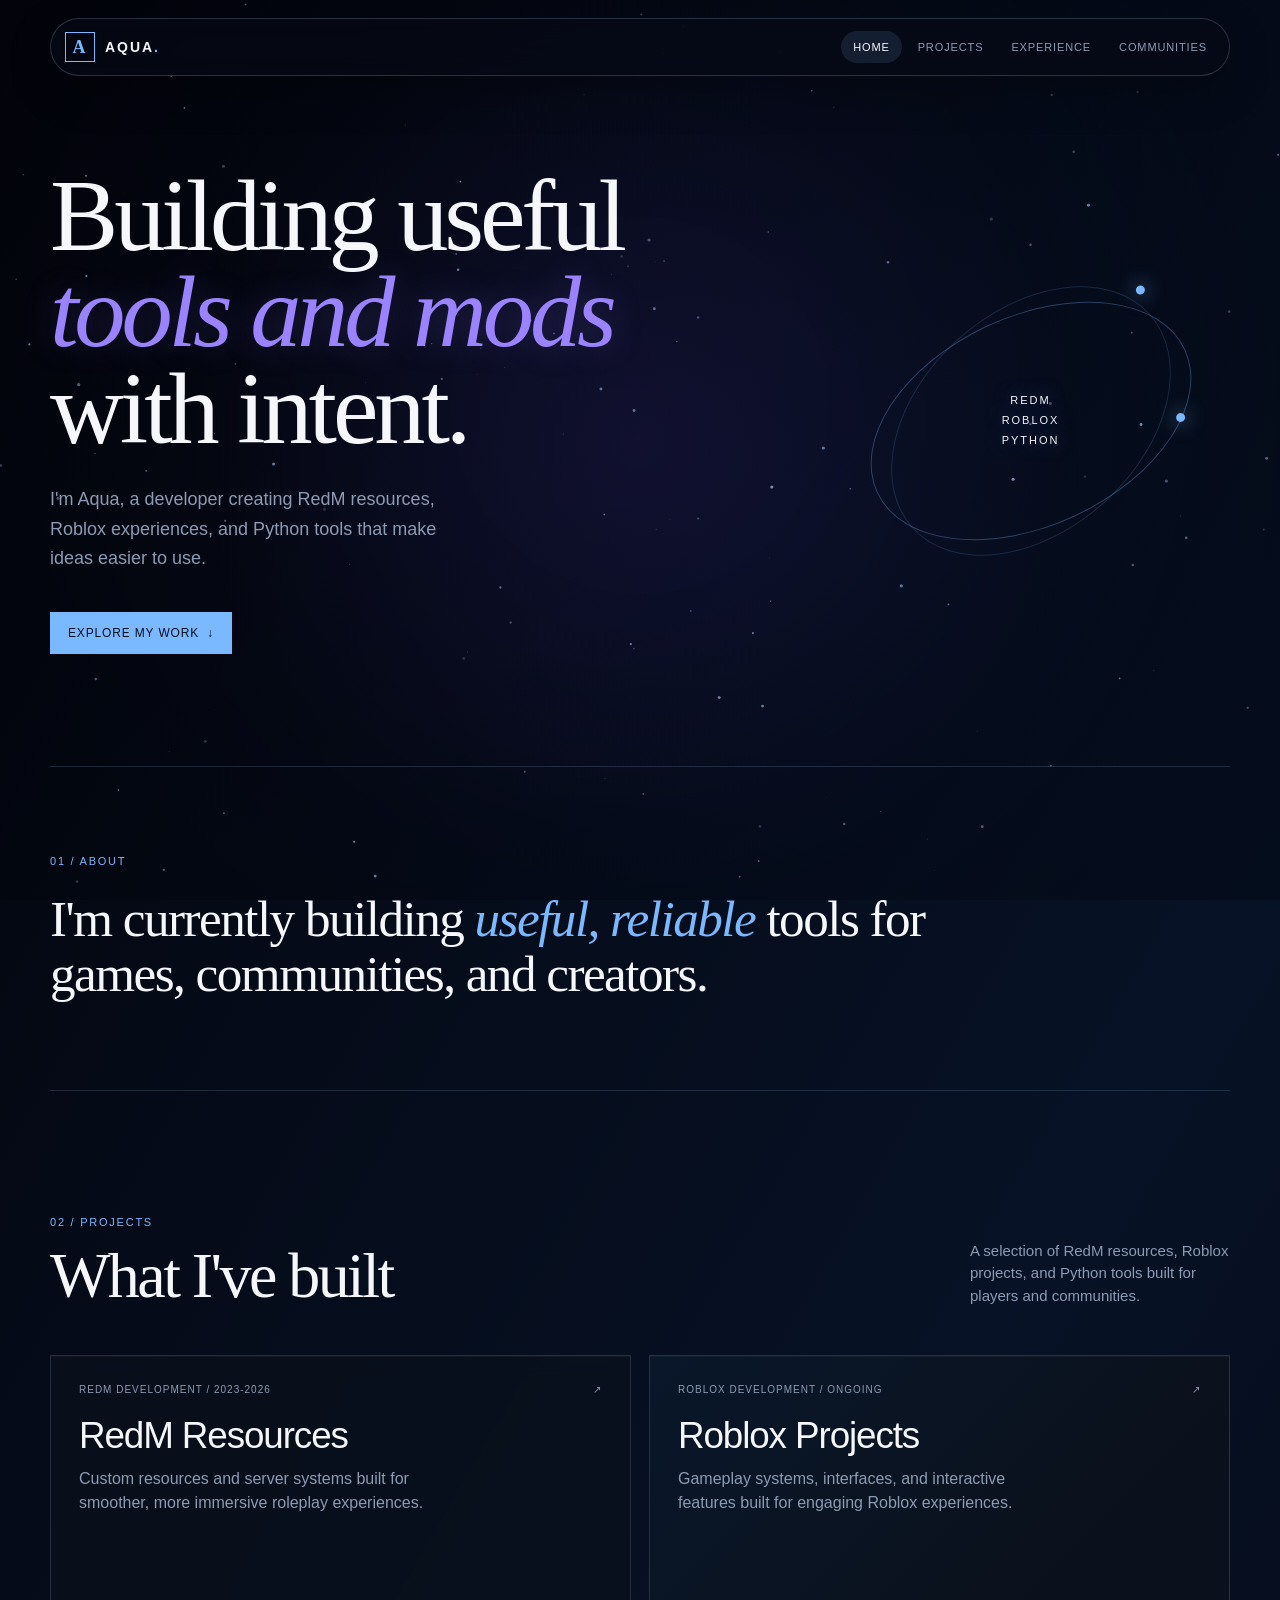
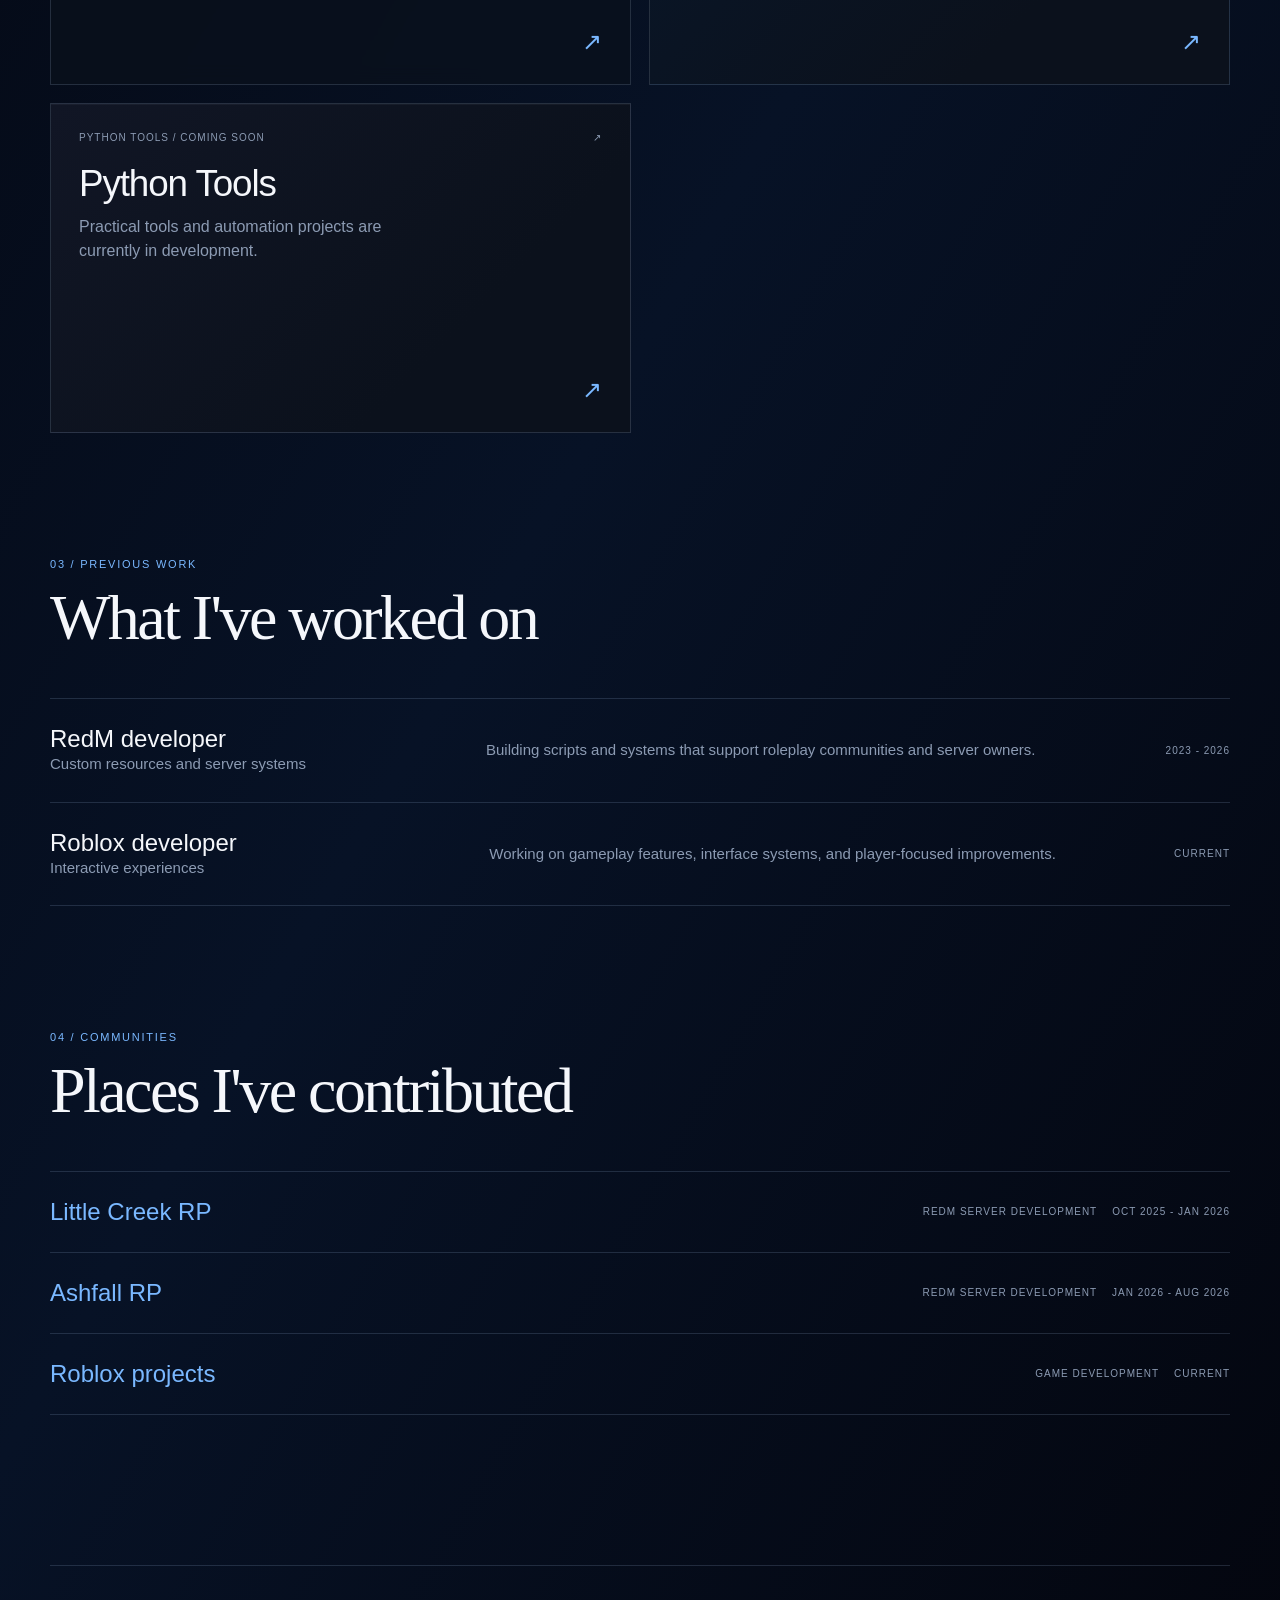
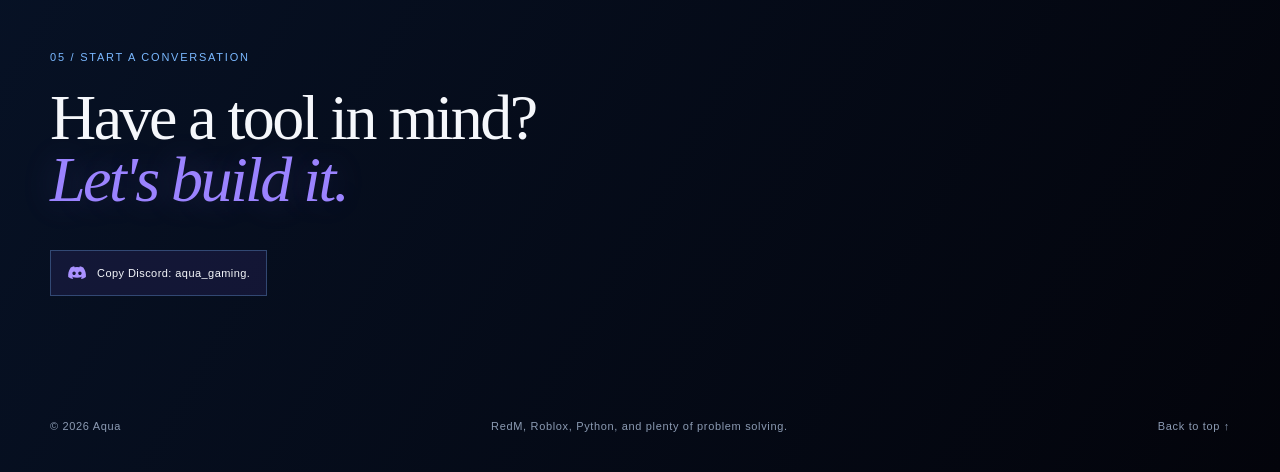
==== commit 17ad6c2d: "fixed ui work" ====
--- a/index.html
+++ b/index.html
@@ -20,7 +20,7 @@
             <a class="nav-link" href="#experience">Experience</a>
             <a class="nav-link" href="#workplaces">Communities</a>
         </nav>
-        <a class="nav-contact" href="mailto:hello@example.com">Get in touch <span aria-hidden="true">↗</span></a>
+        <!-- <a class="nav-contact" href="mailto:hello@example.com">Get in touch <span aria-hidden="true">↗</span></a> -->
     </header>
 
     <main id="top">
@@ -38,7 +38,7 @@
                 <div class="signal-ring signal-ring-large"></div>
                 <div class="signal-ring signal-ring-small"></div>
                 <span class="signal-label">REDM<br>ROBLOX<br>PYTHON</span>
-                <span class="signal-year">BUILD / 2026</span>
+                <!-- <span class="signal-year">BUILD / 2026</span> -->
             </div>
         </section>
 
@@ -82,7 +82,7 @@
             <p class="section-kicker">05 / Start a conversation</p>
             <h2>Have a tool in mind?<br><em>Let's build it.</em></h2>
             <div class="contact-actions">
-                <a class="button button-primary" href="mailto:hello@example.com">Start a project <span aria-hidden="true">↗</span></a>
+                <!-- <a class="button button-primary" href="mailto:hello@example.com">Start a project <span aria-hidden="true">↗</span></a> -->
                 <button class="discord-button" id="copy-discord" type="button" title="Copy Discord username" aria-label="Copy Discord username">
                     <svg class="discord-icon" viewBox="0 0 24 24" aria-hidden="true"><path d="M19.54 5.32A16.8 16.8 0 0 0 15.4 4l-.5 1.02a15.4 15.4 0 0 0-5.8 0L8.6 4a16.8 16.8 0 0 0-4.14 1.32C1.84 9.2 1.13 13 1.48 16.75a16.7 16.7 0 0 0 5.1 2.58l1.24-1.68c-.68-.25-1.33-.56-1.93-.93l.47-.36c3.72 1.74 7.76 1.74 11.44 0l.48.36c-.6.37-1.25.68-1.94.93l1.24 1.68a16.7 16.7 0 0 0 5.1-2.58c.41-4.35-.7-8.1-3.14-11.43ZM8.5 14.52c-1.1 0-2-.98-2-2.19s.88-2.2 2-2.2 2 .98 2 2.2-.9 2.19-2 2.19Zm7 0c-1.1 0-2-.98-2-2.19s.88-2.2 2-2.2 2 .98 2 2.2-.9 2.19-2 2.19Z"/></svg>
                     <span id="discord-label">Copy Discord: aqua_gaming.</span>
